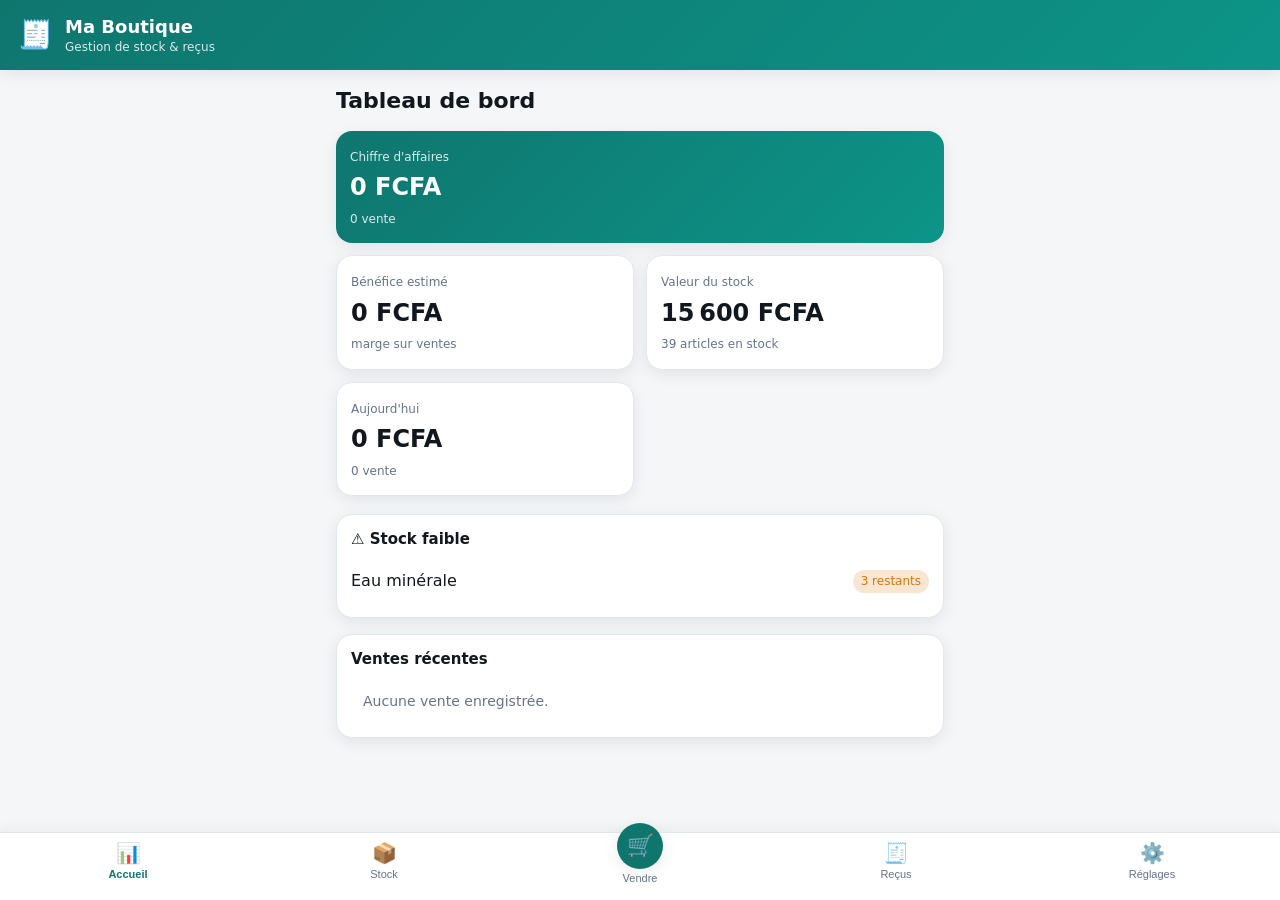
==== app/index.html @ b1ac9112 "Ajout de StockCaisse : app mobile PWA de gestion de stock, caisse et reçus App hors-ligne (localStor" ====
<!DOCTYPE html>
<html lang="fr">
<head>
  <meta charset="UTF-8" />
  <meta name="viewport" content="width=device-width, initial-scale=1.0, maximum-scale=1.0, user-scalable=no, viewport-fit=cover" />
  <meta name="description" content="Gérez votre stock et générez des reçus en un clin d'œil." />
  <meta name="theme-color" content="#0f766e" />
  <title>StockCaisse — Gestion & Reçus</title>
  <link rel="stylesheet" href="styles.css" />
  <link rel="manifest" href="manifest.webmanifest" />
  <link rel="icon" href="icon.svg" type="image/svg+xml" />
  <link rel="apple-touch-icon" href="icon.svg" />
</head>
<body>
  <!-- En-tête -->
  <header class="topbar">
    <div class="topbar__brand">
      <span class="topbar__logo" id="topLogo">🧾</span>
      <div>
        <strong id="topName">StockCaisse</strong>
        <small id="topSub">Gestion de stock &amp; reçus</small>
      </div>
    </div>
  </header>

  <main id="main">
    <!-- ===== ACCUEIL ===== -->
    <section class="view" id="view-accueil">
      <h1 class="view__title">Tableau de bord</h1>

      <div class="cards">
        <div class="card card--accent">
          <span class="card__label">Chiffre d'affaires</span>
          <strong class="card__value" id="statRevenue">—</strong>
          <small class="card__hint" id="statSales">0 vente</small>
        </div>
        <div class="card">
          <span class="card__label">Bénéfice estimé</span>
          <strong class="card__value" id="statProfit">—</strong>
          <small class="card__hint">marge sur ventes</small>
        </div>
        <div class="card">
          <span class="card__label">Valeur du stock</span>
          <strong class="card__value" id="statStockValue">—</strong>
          <small class="card__hint" id="statStockCount">0 article</small>
        </div>
        <div class="card">
          <span class="card__label">Aujourd'hui</span>
          <strong class="card__value" id="statToday">—</strong>
          <small class="card__hint" id="statTodayCount">0 vente</small>
        </div>
      </div>

      <div class="panel" id="lowStockPanel" hidden>
        <h2 class="panel__title">⚠️ Stock faible</h2>
        <ul class="minilist" id="lowStockList"></ul>
      </div>

      <div class="panel">
        <h2 class="panel__title">Ventes récentes</h2>
        <ul class="minilist" id="recentSales"></ul>
      </div>
    </section>

    <!-- ===== STOCK ===== -->
    <section class="view" id="view-stock" hidden>
      <h1 class="view__title">Stock</h1>
      <div class="searchbar">
        <input type="search" id="stockSearch" placeholder="Rechercher un produit…" />
        <button class="btn btn--primary" id="addProductBtn">+ Produit</button>
      </div>
      <ul class="products" id="productList"></ul>
      <p class="empty" id="stockEmpty" hidden>Aucun produit. Touchez « + Produit » pour commencer.</p>
    </section>

    <!-- ===== VENDRE ===== -->
    <section class="view" id="view-vendre" hidden>
      <h1 class="view__title">Nouvelle vente</h1>
      <div class="searchbar">
        <input type="search" id="saleSearch" placeholder="Ajouter un produit au panier…" />
      </div>
      <ul class="pickgrid" id="pickList"></ul>

      <div class="cart" id="cartBox">
        <h2 class="panel__title">Panier</h2>
        <ul class="cart__items" id="cartItems"></ul>
        <p class="empty" id="cartEmpty">Le panier est vide.</p>
        <div class="cart__total">
          <span>Total</span>
          <strong id="cartTotal">—</strong>
        </div>
        <input type="text" id="clientName" class="input" placeholder="Nom du client (facultatif)" />
        <button class="btn btn--primary btn--big" id="checkoutBtn" disabled>Encaisser &amp; générer le reçu</button>
      </div>
    </section>

    <!-- ===== REÇUS ===== -->
    <section class="view" id="view-recus" hidden>
      <h1 class="view__title">Reçus</h1>
      <ul class="receipts" id="receiptList"></ul>
      <p class="empty" id="receiptsEmpty" hidden>Aucun reçu pour l'instant.</p>
    </section>

    <!-- ===== RÉGLAGES ===== -->
    <section class="view" id="view-reglages" hidden>
      <h1 class="view__title">Réglages</h1>
      <div class="form">
        <label class="field">
          <span>Nom de l'entreprise</span>
          <input type="text" id="setBusiness" class="input" placeholder="Ma Boutique" />
        </label>
        <label class="field">
          <span>Téléphone</span>
          <input type="tel" id="setPhone" class="input" placeholder="+227 …" />
        </label>
        <label class="field">
          <span>Adresse</span>
          <input type="text" id="setAddress" class="input" placeholder="Ville, quartier…" />
        </label>
        <label class="field">
          <span>Devise</span>
          <select id="setCurrency" class="input">
            <option value="FCFA">FCFA (XOF)</option>
            <option value="€">Euro (€)</option>
            <option value="$">Dollar ($)</option>
            <option value="MAD">Dirham (MAD)</option>
            <option value="DZD">Dinar (DZD)</option>
          </select>
        </label>
        <button class="btn btn--primary" id="saveSettings">Enregistrer</button>
      </div>

      <div class="panel">
        <h2 class="panel__title">Données</h2>
        <div class="btn-row">
          <button class="btn btn--ghost" id="exportData">⬇️ Exporter (sauvegarde)</button>
          <button class="btn btn--ghost" id="importData">⬆️ Importer</button>
        </div>
        <button class="btn btn--danger" id="resetData">🗑️ Tout effacer</button>
        <input type="file" id="importFile" accept="application/json" hidden />
      </div>

      <p class="foot">StockCaisse — fonctionne hors-ligne · vos données restent sur votre téléphone.</p>
    </section>
  </main>

  <!-- Barre de navigation basse -->
  <nav class="tabbar" id="tabbar">
    <button class="tab is-active" data-view="accueil"><span>📊</span>Accueil</button>
    <button class="tab" data-view="stock"><span>📦</span>Stock</button>
    <button class="tab tab--main" data-view="vendre"><span>🛒</span>Vendre</button>
    <button class="tab" data-view="recus"><span>🧾</span>Reçus</button>
    <button class="tab" data-view="reglages"><span>⚙️</span>Réglages</button>
  </nav>

  <!-- Fenêtre modale produit -->
  <div class="modal" id="productModal" hidden>
    <div class="modal__box">
      <h2 class="modal__title" id="productModalTitle">Nouveau produit</h2>
      <form id="productForm" class="form">
        <input type="hidden" id="prodId" />
        <label class="field">
          <span>Nom du produit *</span>
          <input type="text" id="prodName" class="input" required placeholder="Ex. Savon" />
        </label>
        <div class="grid2">
          <label class="field">
            <span>Prix de vente *</span>
            <input type="number" id="prodPrice" class="input" min="0" step="any" required placeholder="0" inputmode="decimal" />
          </label>
          <label class="field">
            <span>Prix d'achat</span>
            <input type="number" id="prodCost" class="input" min="0" step="any" placeholder="0" inputmode="decimal" />
          </label>
        </div>
        <div class="grid2">
          <label class="field">
            <span>Quantité en stock *</span>
            <input type="number" id="prodQty" class="input" min="0" step="1" required placeholder="0" inputmode="numeric" />
          </label>
          <label class="field">
            <span>Alerte si ≤</span>
            <input type="number" id="prodThreshold" class="input" min="0" step="1" placeholder="5" inputmode="numeric" />
          </label>
        </div>
        <div class="btn-row">
          <button type="button" class="btn btn--ghost" id="cancelProduct">Annuler</button>
          <button type="submit" class="btn btn--primary">Enregistrer</button>
        </div>
        <button type="button" class="btn btn--danger" id="deleteProduct" hidden>Supprimer ce produit</button>
      </form>
    </div>
  </div>

  <!-- Fenêtre modale reçu -->
  <div class="modal" id="receiptModal" hidden>
    <div class="modal__box modal__box--receipt">
      <div class="receipt" id="receiptPaper"></div>
      <div class="btn-row no-print">
        <button class="btn btn--ghost" id="closeReceipt">Fermer</button>
        <button class="btn btn--ghost" id="shareReceipt">📤 Partager</button>
        <button class="btn btn--primary" id="printReceipt">🖨️ Imprimer</button>
      </div>
    </div>
  </div>

  <!-- Notifications -->
  <div class="toast" id="toast" hidden></div>

  <script src="app.js"></script>
</body>
</html>
---- app/styles.css ----
/* ===== StockCaisse — styles ===== */
:root {
  --accent: #0f766e;
  --accent-2: #0d9488;
  --accent-soft: #ccfbf1;
  --bg: #f4f6f8;
  --surface: #ffffff;
  --surface-2: #f0f2f5;
  --text: #10171e;
  --muted: #64748b;
  --border: #e2e8f0;
  --danger: #dc2626;
  --warn: #d97706;
  --ok: #16a34a;
  --shadow: 0 4px 16px rgba(15, 23, 42, 0.08);
  --radius: 16px;
  --tabbar-h: 68px;
}

@media (prefers-color-scheme: dark) {
  :root {
    --bg: #0b1220;
    --surface: #131c2b;
    --surface-2: #1b2637;
    --text: #e8eef5;
    --muted: #94a3b8;
    --border: #263346;
    --accent-soft: #134e4a;
    --shadow: 0 4px 18px rgba(0, 0, 0, 0.4);
  }
}

* { box-sizing: border-box; margin: 0; padding: 0; -webkit-tap-highlight-color: transparent; }

html, body {
  background: var(--bg);
  color: var(--text);
  font-family: system-ui, -apple-system, "Segoe UI", Roboto, sans-serif;
  font-size: 16px;
  line-height: 1.4;
  overscroll-behavior-y: contain;
}

body {
  padding-bottom: calc(var(--tabbar-h) + env(safe-area-inset-bottom, 0px));
  min-height: 100vh;
}

/* ===== Barre du haut ===== */
.topbar {
  position: sticky;
  top: 0;
  z-index: 20;
  background: linear-gradient(135deg, var(--accent), var(--accent-2));
  color: #fff;
  padding: calc(env(safe-area-inset-top, 0px) + 14px) 18px 14px;
  box-shadow: var(--shadow);
}
.topbar__brand { display: flex; align-items: center; gap: 12px; }
.topbar__logo { font-size: 28px; line-height: 1; }
.topbar__brand strong { display: block; font-size: 18px; }
.topbar__brand small { display: block; opacity: 0.85; font-size: 12px; }

/* ===== Vues ===== */
main { padding: 16px; max-width: 640px; margin: 0 auto; }
.view__title { font-size: 22px; margin-bottom: 14px; }

/* ===== Cartes du tableau de bord ===== */
.cards { display: grid; grid-template-columns: 1fr 1fr; gap: 12px; margin-bottom: 18px; }
.card {
  background: var(--surface);
  border: 1px solid var(--border);
  border-radius: var(--radius);
  padding: 14px;
  box-shadow: var(--shadow);
}
.card--accent { background: linear-gradient(135deg, var(--accent), var(--accent-2)); color: #fff; border: none; grid-column: span 2; }
.card__label { font-size: 12px; color: var(--muted); }
.card--accent .card__label { color: rgba(255,255,255,0.85); }
.card__value { display: block; font-size: 24px; margin: 4px 0 2px; }
.card__hint { font-size: 12px; color: var(--muted); }
.card--accent .card__hint { color: rgba(255,255,255,0.85); }

/* ===== Panneaux ===== */
.panel {
  background: var(--surface);
  border: 1px solid var(--border);
  border-radius: var(--radius);
  padding: 14px;
  margin-bottom: 16px;
  box-shadow: var(--shadow);
}
.panel__title { font-size: 15px; margin-bottom: 10px; }

.minilist { list-style: none; }
.minilist li {
  display: flex; justify-content: space-between; align-items: center;
  padding: 10px 0; border-bottom: 1px solid var(--border); gap: 10px;
}
.minilist li:last-child { border-bottom: none; }
.minilist .ml__main { display: flex; flex-direction: column; }
.minilist small { color: var(--muted); font-size: 12px; }
.badge { font-size: 12px; padding: 3px 8px; border-radius: 999px; background: var(--surface-2); color: var(--muted); }
.badge--warn { background: color-mix(in srgb, var(--warn) 18%, transparent); color: var(--warn); }
.badge--ok { background: color-mix(in srgb, var(--ok) 18%, transparent); color: var(--ok); }

/* ===== Recherche & boutons ===== */
.searchbar { display: flex; gap: 10px; margin-bottom: 14px; }
.searchbar input { flex: 1; }

.input, .searchbar input {
  width: 100%;
  padding: 12px 14px;
  border: 1px solid var(--border);
  border-radius: 12px;
  background: var(--surface);
  color: var(--text);
  font-size: 16px;
}
.input:focus, .searchbar input:focus { outline: 2px solid var(--accent); border-color: transparent; }

.btn {
  border: none; border-radius: 12px; padding: 12px 16px;
  font-size: 15px; font-weight: 600; cursor: pointer;
  background: var(--surface-2); color: var(--text); white-space: nowrap;
  transition: transform 0.05s ease, filter 0.15s ease;
}
.btn:active { transform: scale(0.97); }
.btn--primary { background: var(--accent); color: #fff; }
.btn--ghost { background: var(--surface-2); color: var(--text); border: 1px solid var(--border); }
.btn--danger { background: color-mix(in srgb, var(--danger) 12%, transparent); color: var(--danger); width: 100%; margin-top: 10px; }
.btn--big { width: 100%; padding: 15px; font-size: 16px; margin-top: 12px; }
.btn:disabled { opacity: 0.45; cursor: not-allowed; }
.btn-row { display: flex; gap: 10px; flex-wrap: wrap; }
.btn-row .btn { flex: 1; }

/* ===== Liste produits ===== */
.products, .receipts { list-style: none; display: flex; flex-direction: column; gap: 10px; }
.product {
  display: flex; align-items: center; justify-content: space-between; gap: 12px;
  background: var(--surface); border: 1px solid var(--border);
  border-radius: var(--radius); padding: 14px; box-shadow: var(--shadow); cursor: pointer;
}
.product__info { flex: 1; min-width: 0; }
.product__name { font-weight: 600; }
.product__meta { font-size: 13px; color: var(--muted); }
.product__qty { text-align: right; font-weight: 700; font-size: 16px; }
.product__qty small { display: block; font-weight: 400; font-size: 11px; color: var(--muted); }
.qty-low { color: var(--warn); }
.qty-out { color: var(--danger); }

/* ===== Vente : grille de sélection ===== */
.pickgrid { list-style: none; display: grid; grid-template-columns: 1fr 1fr; gap: 10px; margin-bottom: 18px; }
.pick {
  background: var(--surface); border: 1px solid var(--border); border-radius: 14px;
  padding: 12px; text-align: left; cursor: pointer; box-shadow: var(--shadow);
}
.pick:active { transform: scale(0.97); }
.pick[disabled] { opacity: 0.4; cursor: not-allowed; }
.pick__name { font-weight: 600; font-size: 14px; }
.pick__price { color: var(--accent-2); font-weight: 700; font-size: 14px; }
.pick__stock { font-size: 11px; color: var(--muted); }

/* ===== Panier ===== */
.cart { background: var(--surface); border: 1px solid var(--border); border-radius: var(--radius); padding: 16px; box-shadow: var(--shadow); }
.cart__items { list-style: none; }
.cart__item { display: flex; align-items: center; gap: 10px; padding: 10px 0; border-bottom: 1px solid var(--border); }
.cart__item:last-child { border-bottom: none; }
.cart__item-info { flex: 1; min-width: 0; }
.cart__item-name { font-weight: 600; font-size: 14px; }
.cart__item-sub { font-size: 12px; color: var(--muted); }
.stepper { display: flex; align-items: center; gap: 8px; }
.stepper button {
  width: 30px; height: 30px; border-radius: 8px; border: 1px solid var(--border);
  background: var(--surface-2); color: var(--text); font-size: 18px; cursor: pointer; line-height: 1;
}
.stepper span { min-width: 22px; text-align: center; font-weight: 600; }
.cart__total { display: flex; justify-content: space-between; align-items: center; padding: 14px 0 4px; font-size: 18px; }
.cart__total strong { font-size: 22px; color: var(--accent-2); }
#clientName { margin-top: 10px; }

/* ===== Reçus (liste) ===== */
.receipt-item {
  display: flex; justify-content: space-between; align-items: center; gap: 10px;
  background: var(--surface); border: 1px solid var(--border); border-radius: var(--radius);
  padding: 14px; box-shadow: var(--shadow); cursor: pointer;
}
.receipt-item__no { font-weight: 700; }
.receipt-item__date { font-size: 12px; color: var(--muted); }
.receipt-item__total { font-weight: 700; color: var(--accent-2); }

/* ===== Formulaire ===== */
.form { display: flex; flex-direction: column; gap: 14px; }
.field { display: flex; flex-direction: column; gap: 6px; }
.field span { font-size: 13px; color: var(--muted); }
.grid2 { display: grid; grid-template-columns: 1fr 1fr; gap: 12px; }

/* ===== Barre d'onglets ===== */
.tabbar {
  position: fixed; bottom: 0; left: 0; right: 0; z-index: 30;
  height: calc(var(--tabbar-h) + env(safe-area-inset-bottom, 0px));
  padding-bottom: env(safe-area-inset-bottom, 0px);
  display: flex; background: var(--surface); border-top: 1px solid var(--border);
  box-shadow: 0 -2px 14px rgba(0,0,0,0.06);
}
.tab {
  flex: 1; border: none; background: none; color: var(--muted);
  font-size: 11px; display: flex; flex-direction: column; align-items: center; gap: 3px;
  cursor: pointer; padding: 8px 0;
}
.tab span { font-size: 20px; }
.tab.is-active { color: var(--accent); font-weight: 600; }
.tab--main span {
  background: var(--accent); color: #fff; width: 46px; height: 46px; border-radius: 50%;
  display: flex; align-items: center; justify-content: center; margin-top: -18px;
  box-shadow: var(--shadow); font-size: 22px;
}
.tab--main.is-active span { background: var(--accent-2); }

/* ===== Modales ===== */
.modal {
  position: fixed; inset: 0; z-index: 40; display: flex; align-items: flex-end; justify-content: center;
  background: rgba(0,0,0,0.5); padding: 0;
}
[hidden] { display: none !important; }
.modal__box {
  background: var(--surface); width: 100%; max-width: 640px;
  border-radius: 20px 20px 0 0; padding: 20px 18px calc(20px + env(safe-area-inset-bottom, 0px));
  max-height: 92vh; overflow-y: auto; animation: slideUp 0.2s ease;
}
.modal__box--receipt { padding-top: 14px; }
.modal__title { font-size: 18px; margin-bottom: 16px; }
@keyframes slideUp { from { transform: translateY(100%); } to { transform: translateY(0); } }

/* ===== Reçu imprimable ===== */
.receipt {
  background: #fff; color: #111; border-radius: 12px; padding: 20px;
  font-family: "Courier New", monospace; font-size: 13px; border: 1px dashed #bbb; margin-bottom: 14px;
}
.receipt h3 { text-align: center; font-size: 18px; margin-bottom: 2px; }
.receipt .r-sub { text-align: center; font-size: 12px; color: #555; margin-bottom: 12px; }
.receipt .r-line { border-top: 1px dashed #999; margin: 10px 0; }
.receipt table { width: 100%; border-collapse: collapse; }
.receipt th { text-align: left; font-size: 11px; border-bottom: 1px solid #333; padding-bottom: 4px; }
.receipt td { padding: 4px 0; vertical-align: top; }
.receipt td.num, .receipt th.num { text-align: right; }
.receipt .r-total { display: flex; justify-content: space-between; font-size: 16px; font-weight: bold; margin-top: 8px; }
.receipt .r-foot { text-align: center; font-size: 11px; color: #555; margin-top: 14px; }

/* ===== Divers ===== */
.empty { text-align: center; color: var(--muted); padding: 24px 12px; font-size: 14px; }
.foot { text-align: center; color: var(--muted); font-size: 12px; margin-top: 20px; }
.toast {
  position: fixed; bottom: calc(var(--tabbar-h) + 16px); left: 50%; transform: translateX(-50%);
  background: var(--text); color: var(--bg); padding: 12px 18px; border-radius: 12px;
  font-size: 14px; z-index: 60; box-shadow: var(--shadow); max-width: 90%; text-align: center;
  animation: fadeIn 0.2s ease;
}
@keyframes fadeIn { from { opacity: 0; transform: translate(-50%, 8px); } to { opacity: 1; transform: translate(-50%, 0); } }

@media (min-width: 560px) {
  .cards { grid-template-columns: repeat(2, 1fr); }
  .pickgrid { grid-template-columns: repeat(3, 1fr); }
}

/* ===== Impression ===== */
@media print {
  body > *, .topbar, .tabbar, .modal__box .no-print { display: none !important; }
  .modal, .modal__box, .modal__box--receipt { position: static; display: block; background: #fff; padding: 0; max-height: none; box-shadow: none; }
  .receipt { border: none; margin: 0; }
  #receiptModal { display: block !important; }
}
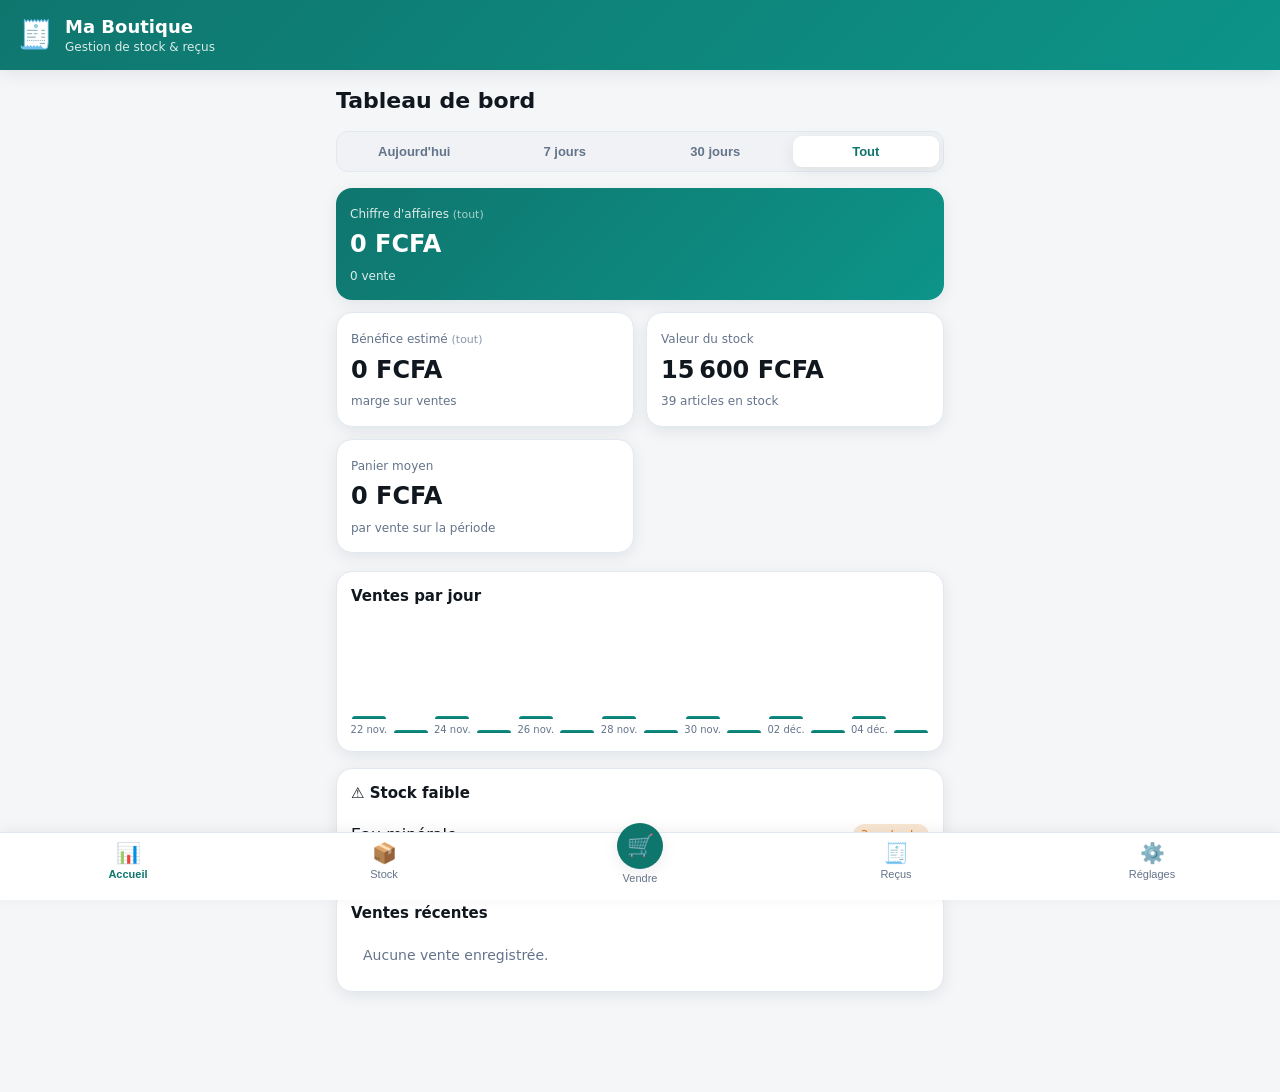
==== commit 299c7151: "Ajout des catégories de produits et des statistiques par période - Catégories de produits : champ + " ====
--- a/app/index.html
+++ b/app/index.html
@@ -28,14 +28,21 @@
     <section class="view" id="view-accueil">
       <h1 class="view__title">Tableau de bord</h1>
 
+      <div class="segmented" id="periodSelect" role="tablist">
+        <button class="seg" data-period="today">Aujourd'hui</button>
+        <button class="seg" data-period="week">7 jours</button>
+        <button class="seg" data-period="month">30 jours</button>
+        <button class="seg is-active" data-period="all">Tout</button>
+      </div>
+
       <div class="cards">
         <div class="card card--accent">
-          <span class="card__label">Chiffre d'affaires</span>
+          <span class="card__label">Chiffre d'affaires <em id="periodLabelA">(tout)</em></span>
           <strong class="card__value" id="statRevenue">—</strong>
           <small class="card__hint" id="statSales">0 vente</small>
         </div>
         <div class="card">
-          <span class="card__label">Bénéfice estimé</span>
+          <span class="card__label">Bénéfice estimé <em id="periodLabelB">(tout)</em></span>
           <strong class="card__value" id="statProfit">—</strong>
           <small class="card__hint">marge sur ventes</small>
         </div>
@@ -45,10 +52,15 @@
           <small class="card__hint" id="statStockCount">0 article</small>
         </div>
         <div class="card">
-          <span class="card__label">Aujourd'hui</span>
-          <strong class="card__value" id="statToday">—</strong>
-          <small class="card__hint" id="statTodayCount">0 vente</small>
-        </div>
+          <span class="card__label">Panier moyen</span>
+          <strong class="card__value" id="statAvg">—</strong>
+          <small class="card__hint">par vente sur la période</small>
+        </div>
+      </div>
+
+      <div class="panel" id="chartPanel">
+        <h2 class="panel__title">Ventes par jour</h2>
+        <div class="chart" id="salesChart"></div>
       </div>
 
       <div class="panel" id="lowStockPanel" hidden>
@@ -69,6 +81,7 @@
         <input type="search" id="stockSearch" placeholder="Rechercher un produit…" />
         <button class="btn btn--primary" id="addProductBtn">+ Produit</button>
       </div>
+      <div class="chips" id="stockChips"></div>
       <ul class="products" id="productList"></ul>
       <p class="empty" id="stockEmpty" hidden>Aucun produit. Touchez « + Produit » pour commencer.</p>
     </section>
@@ -163,6 +176,11 @@
           <span>Nom du produit *</span>
           <input type="text" id="prodName" class="input" required placeholder="Ex. Savon" />
         </label>
+        <label class="field">
+          <span>Catégorie</span>
+          <input type="text" id="prodCategory" class="input" list="categoryList" placeholder="Ex. Hygiène, Boissons…" />
+          <datalist id="categoryList"></datalist>
+        </label>
         <div class="grid2">
           <label class="field">
             <span>Prix de vente *</span>
--- a/app/styles.css
+++ b/app/styles.css
@@ -81,6 +81,37 @@
 .card__hint { font-size: 12px; color: var(--muted); }
 .card--accent .card__hint { color: rgba(255,255,255,0.85); }
 
+/* ===== Sélecteur de période (segmented) ===== */
+.segmented {
+  display: flex; gap: 4px; background: var(--surface-2); border: 1px solid var(--border);
+  border-radius: 12px; padding: 4px; margin-bottom: 16px;
+}
+.seg {
+  flex: 1; border: none; background: none; color: var(--muted); font-size: 13px; font-weight: 600;
+  padding: 8px 4px; border-radius: 9px; cursor: pointer;
+}
+.seg.is-active { background: var(--surface); color: var(--accent); box-shadow: var(--shadow); }
+.card__label em { font-style: normal; opacity: 0.75; font-size: 11px; }
+
+/* ===== Puces de catégorie ===== */
+.chips { display: flex; gap: 8px; overflow-x: auto; padding-bottom: 4px; margin-bottom: 14px; -webkit-overflow-scrolling: touch; }
+.chip {
+  border: 1px solid var(--border); background: var(--surface); color: var(--muted);
+  padding: 7px 14px; border-radius: 999px; font-size: 13px; font-weight: 600; white-space: nowrap; cursor: pointer;
+}
+.chip.is-active { background: var(--accent); color: #fff; border-color: var(--accent); }
+.chips:empty { display: none; }
+
+/* ===== Mini graphique ===== */
+.chart { display: flex; align-items: flex-end; gap: 6px; height: 120px; padding-top: 8px; }
+.chart__bar { flex: 1; display: flex; flex-direction: column; align-items: center; gap: 4px; min-width: 0; }
+.chart__fill {
+  width: 100%; max-width: 34px; background: linear-gradient(180deg, var(--accent-2), var(--accent));
+  border-radius: 6px 6px 0 0; min-height: 3px; transition: height 0.3s ease;
+}
+.chart__label { font-size: 10px; color: var(--muted); white-space: nowrap; }
+.chart__val { font-size: 9px; color: var(--muted); }
+
 /* ===== Panneaux ===== */
 .panel {
   background: var(--surface);
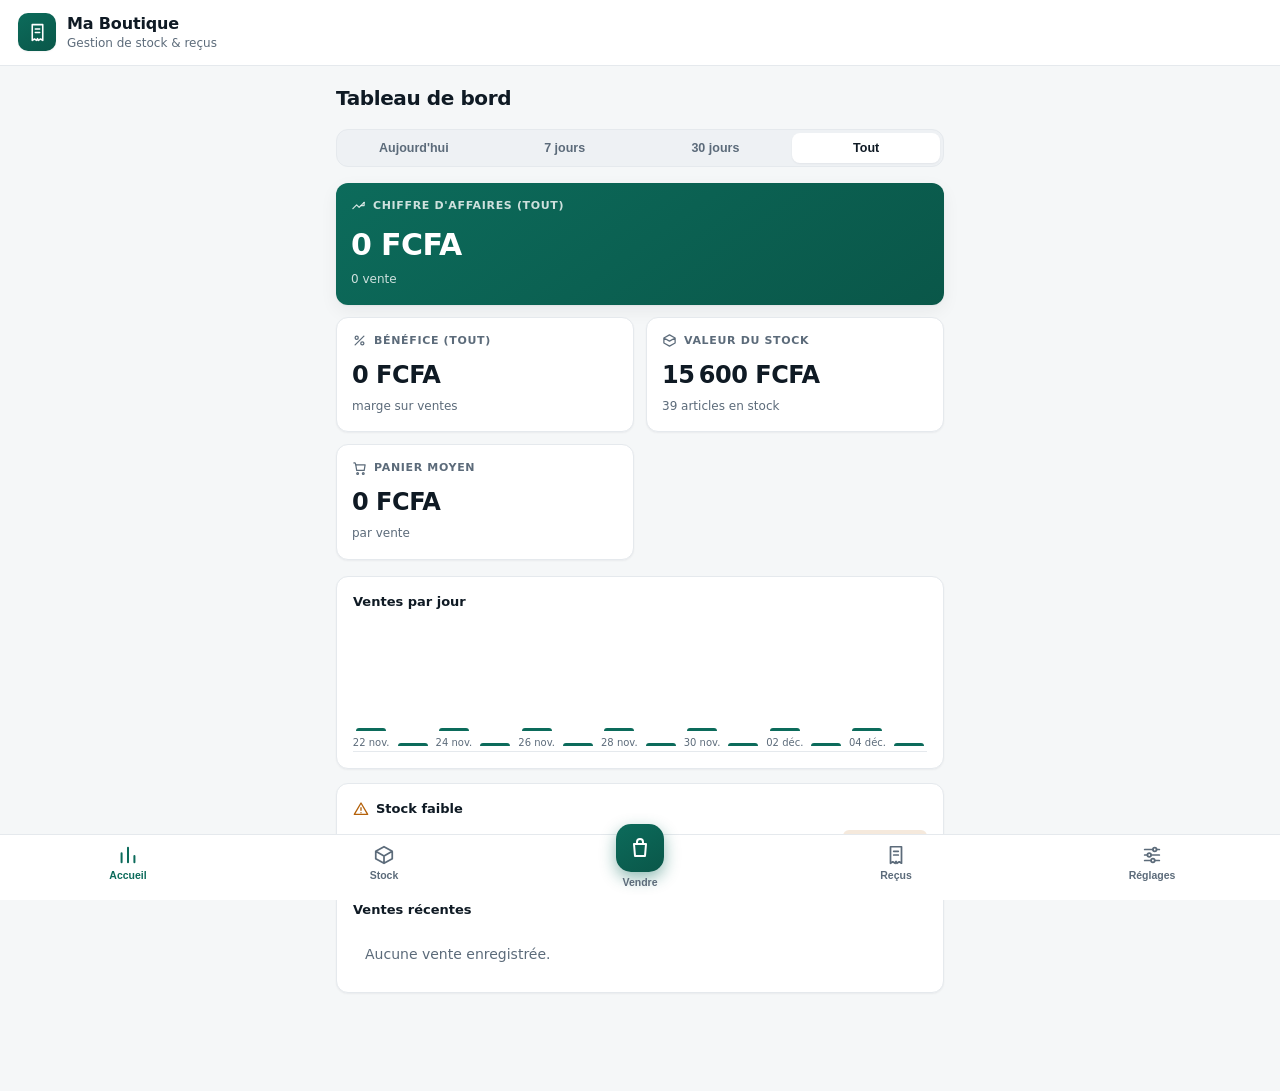
==== commit c0c1b54c: "Refonte visuelle professionnelle + moyen de paiement Design : - Icônes au trait cohérentes (fini les" ====
--- a/app/index.html
+++ b/app/index.html
@@ -3,8 +3,8 @@
 <head>
   <meta charset="UTF-8" />
   <meta name="viewport" content="width=device-width, initial-scale=1.0, maximum-scale=1.0, user-scalable=no, viewport-fit=cover" />
-  <meta name="description" content="Gérez votre stock et générez des reçus en un clin d'œil." />
-  <meta name="theme-color" content="#0f766e" />
+  <meta name="description" content="Gérez votre stock, encaissez vos ventes et générez des reçus." />
+  <meta name="theme-color" content="#0c6b5b" />
   <title>StockCaisse — Gestion & Reçus</title>
   <link rel="stylesheet" href="styles.css" />
   <link rel="manifest" href="manifest.webmanifest" />
@@ -12,10 +12,11 @@
   <link rel="apple-touch-icon" href="icon.svg" />
 </head>
 <body>
-  <!-- En-tête -->
   <header class="topbar">
     <div class="topbar__brand">
-      <span class="topbar__logo" id="topLogo">🧾</span>
+      <span class="topbar__logo">
+        <svg viewBox="0 0 24 24" fill="none" stroke="currentColor" stroke-width="1.8" stroke-linecap="round" stroke-linejoin="round"><path d="M6 3h12v18l-2.5-1.6L13 21l-1-2-1 2-2.5-1.6L6 21V3z"/><path d="M9.5 8h5M9.5 12h5"/></svg>
+      </span>
       <div>
         <strong id="topName">StockCaisse</strong>
         <small id="topSub">Gestion de stock &amp; reçus</small>
@@ -37,24 +38,36 @@
 
       <div class="cards">
         <div class="card card--accent">
-          <span class="card__label">Chiffre d'affaires <em id="periodLabelA">(tout)</em></span>
-          <strong class="card__value" id="statRevenue">—</strong>
+          <div class="card__head">
+            <svg viewBox="0 0 24 24" fill="none" stroke="currentColor" stroke-width="2" stroke-linecap="round" stroke-linejoin="round"><path d="M3 17l6-6 4 4 8-8"/><path d="M21 7v5h-5"/></svg>
+            <span class="label">Chiffre d'affaires <span id="periodLabelA">(tout)</span></span>
+          </div>
+          <strong class="card__value num" id="statRevenue">—</strong>
           <small class="card__hint" id="statSales">0 vente</small>
         </div>
         <div class="card">
-          <span class="card__label">Bénéfice estimé <em id="periodLabelB">(tout)</em></span>
-          <strong class="card__value" id="statProfit">—</strong>
+          <div class="card__head">
+            <svg viewBox="0 0 24 24" fill="none" stroke="currentColor" stroke-width="2" stroke-linecap="round" stroke-linejoin="round"><path d="M19 5L5 19"/><circle cx="7.5" cy="7.5" r="2.5"/><circle cx="16.5" cy="16.5" r="2.5"/></svg>
+            <span class="label">Bénéfice <span id="periodLabelB">(tout)</span></span>
+          </div>
+          <strong class="card__value num" id="statProfit">—</strong>
           <small class="card__hint">marge sur ventes</small>
         </div>
         <div class="card">
-          <span class="card__label">Valeur du stock</span>
-          <strong class="card__value" id="statStockValue">—</strong>
+          <div class="card__head">
+            <svg viewBox="0 0 24 24" fill="none" stroke="currentColor" stroke-width="2" stroke-linecap="round" stroke-linejoin="round"><path d="M21 8l-9-5-9 5 9 5 9-5zM3 8v8l9 5 9-5V8"/></svg>
+            <span class="label">Valeur du stock</span>
+          </div>
+          <strong class="card__value num" id="statStockValue">—</strong>
           <small class="card__hint" id="statStockCount">0 article</small>
         </div>
         <div class="card">
-          <span class="card__label">Panier moyen</span>
-          <strong class="card__value" id="statAvg">—</strong>
-          <small class="card__hint">par vente sur la période</small>
+          <div class="card__head">
+            <svg viewBox="0 0 24 24" fill="none" stroke="currentColor" stroke-width="2" stroke-linecap="round" stroke-linejoin="round"><path d="M6 6h15l-1.5 9h-12z"/><circle cx="9" cy="20" r="1.4"/><circle cx="18" cy="20" r="1.4"/><path d="M6 6L5 3H3"/></svg>
+            <span class="label">Panier moyen</span>
+          </div>
+          <strong class="card__value num" id="statAvg">—</strong>
+          <small class="card__hint">par vente</small>
         </div>
       </div>
 
@@ -63,8 +76,16 @@
         <div class="chart" id="salesChart"></div>
       </div>
 
+      <div class="panel" id="payPanel" hidden>
+        <h2 class="panel__title">Encaissements par moyen</h2>
+        <ul class="minilist" id="payBreakdown"></ul>
+      </div>
+
       <div class="panel" id="lowStockPanel" hidden>
-        <h2 class="panel__title">⚠️ Stock faible</h2>
+        <h2 class="panel__title is-warn">
+          <svg viewBox="0 0 24 24" fill="none" stroke="currentColor" stroke-width="2" stroke-linecap="round" stroke-linejoin="round"><path d="M12 3L2 20h20L12 3z"/><path d="M12 10v4M12 17.5v.1"/></svg>
+          Stock faible
+        </h2>
         <ul class="minilist" id="lowStockList"></ul>
       </div>
 
@@ -79,11 +100,14 @@
       <h1 class="view__title">Stock</h1>
       <div class="searchbar">
         <input type="search" id="stockSearch" placeholder="Rechercher un produit…" />
-        <button class="btn btn--primary" id="addProductBtn">+ Produit</button>
+        <button class="btn btn--primary" id="addProductBtn">
+          <svg viewBox="0 0 24 24" fill="none" stroke="currentColor" stroke-width="2.2" stroke-linecap="round" stroke-linejoin="round"><path d="M12 5v14M5 12h14"/></svg>
+          Produit
+        </button>
       </div>
       <div class="chips" id="stockChips"></div>
       <ul class="products" id="productList"></ul>
-      <p class="empty" id="stockEmpty" hidden>Aucun produit. Touchez « + Produit » pour commencer.</p>
+      <p class="empty" id="stockEmpty" hidden>Aucun produit pour l'instant.<br>Touchez « Produit » pour en ajouter un.</p>
     </section>
 
     <!-- ===== VENDRE ===== -->
@@ -100,8 +124,14 @@
         <p class="empty" id="cartEmpty">Le panier est vide.</p>
         <div class="cart__total">
           <span>Total</span>
-          <strong id="cartTotal">—</strong>
-        </div>
+          <strong class="num" id="cartTotal">—</strong>
+        </div>
+
+        <div class="pay">
+          <span class="label">Moyen de paiement</span>
+          <div class="pay__grid" id="payGrid"></div>
+        </div>
+
         <input type="text" id="clientName" class="input" placeholder="Nom du client (facultatif)" />
         <button class="btn btn--primary btn--big" id="checkoutBtn" disabled>Encaisser &amp; générer le reçu</button>
       </div>
@@ -146,24 +176,50 @@
       <div class="panel">
         <h2 class="panel__title">Données</h2>
         <div class="btn-row">
-          <button class="btn btn--ghost" id="exportData">⬇️ Exporter (sauvegarde)</button>
-          <button class="btn btn--ghost" id="importData">⬆️ Importer</button>
-        </div>
-        <button class="btn btn--danger" id="resetData">🗑️ Tout effacer</button>
+          <button class="btn btn--ghost" id="exportData">
+            <svg viewBox="0 0 24 24" fill="none" stroke="currentColor" stroke-width="2" stroke-linecap="round" stroke-linejoin="round"><path d="M12 3v12M7 10l5 5 5-5M4 21h16"/></svg>
+            Exporter
+          </button>
+          <button class="btn btn--ghost" id="importData">
+            <svg viewBox="0 0 24 24" fill="none" stroke="currentColor" stroke-width="2" stroke-linecap="round" stroke-linejoin="round"><path d="M12 15V3M7 8l5-5 5 5M4 21h16"/></svg>
+            Importer
+          </button>
+        </div>
+        <button class="btn btn--danger" id="resetData">
+          <svg viewBox="0 0 24 24" fill="none" stroke="currentColor" stroke-width="2" stroke-linecap="round" stroke-linejoin="round"><path d="M4 7h16M9 7V4h6v3M6 7l1 13h10l1-13"/></svg>
+          Tout effacer
+        </button>
         <input type="file" id="importFile" accept="application/json" hidden />
       </div>
 
-      <p class="foot">StockCaisse — fonctionne hors-ligne · vos données restent sur votre téléphone.</p>
+      <p class="foot">StockCaisse fonctionne hors-ligne.<br>Vos données restent sur votre appareil.</p>
     </section>
   </main>
 
   <!-- Barre de navigation basse -->
   <nav class="tabbar" id="tabbar">
-    <button class="tab is-active" data-view="accueil"><span>📊</span>Accueil</button>
-    <button class="tab" data-view="stock"><span>📦</span>Stock</button>
-    <button class="tab tab--main" data-view="vendre"><span>🛒</span>Vendre</button>
-    <button class="tab" data-view="recus"><span>🧾</span>Reçus</button>
-    <button class="tab" data-view="reglages"><span>⚙️</span>Réglages</button>
+    <button class="tab is-active" data-view="accueil">
+      <svg viewBox="0 0 24 24" fill="none" stroke="currentColor" stroke-linecap="round" stroke-linejoin="round"><path d="M5 20V10M12 20V4M19 20v-7"/></svg>
+      <span>Accueil</span>
+    </button>
+    <button class="tab" data-view="stock">
+      <svg viewBox="0 0 24 24" fill="none" stroke="currentColor" stroke-linecap="round" stroke-linejoin="round"><path d="M21 8l-9-5-9 5 9 5 9-5zM3 8v8l9 5 9-5V8M12 13v8"/></svg>
+      <span>Stock</span>
+    </button>
+    <button class="tab tab--main" data-view="vendre">
+      <span class="tab__ic">
+        <svg viewBox="0 0 24 24" fill="none" stroke="currentColor" stroke-linecap="round" stroke-linejoin="round"><path d="M6 8h12l-1 12H7L6 8zM9 8V6a3 3 0 0 1 6 0v2"/></svg>
+      </span>
+      <span>Vendre</span>
+    </button>
+    <button class="tab" data-view="recus">
+      <svg viewBox="0 0 24 24" fill="none" stroke="currentColor" stroke-linecap="round" stroke-linejoin="round"><path d="M6 3h12v18l-2.5-1.6L13 21l-1-2-1 2-2.5-1.6L6 21V3z"/><path d="M9.5 8h5M9.5 12h5"/></svg>
+      <span>Reçus</span>
+    </button>
+    <button class="tab" data-view="reglages">
+      <svg viewBox="0 0 24 24" fill="none" stroke="currentColor" stroke-linecap="round" stroke-linejoin="round"><path d="M4 6h9M17 6h3M4 12h3M11 12h9M4 18h7M15 18h5"/><circle cx="15" cy="6" r="2"/><circle cx="9" cy="12" r="2"/><circle cx="13" cy="18" r="2"/></svg>
+      <span>Réglages</span>
+    </button>
   </nav>
 
   <!-- Fenêtre modale produit -->
@@ -216,8 +272,14 @@
       <div class="receipt" id="receiptPaper"></div>
       <div class="btn-row no-print">
         <button class="btn btn--ghost" id="closeReceipt">Fermer</button>
-        <button class="btn btn--ghost" id="shareReceipt">📤 Partager</button>
-        <button class="btn btn--primary" id="printReceipt">🖨️ Imprimer</button>
+        <button class="btn btn--ghost" id="shareReceipt">
+          <svg viewBox="0 0 24 24" fill="none" stroke="currentColor" stroke-width="2" stroke-linecap="round" stroke-linejoin="round"><circle cx="18" cy="5" r="2.5"/><circle cx="6" cy="12" r="2.5"/><circle cx="18" cy="19" r="2.5"/><path d="M8.2 10.8l7.6-4.6M8.2 13.2l7.6 4.6"/></svg>
+          Partager
+        </button>
+        <button class="btn btn--primary" id="printReceipt">
+          <svg viewBox="0 0 24 24" fill="none" stroke="currentColor" stroke-width="2" stroke-linecap="round" stroke-linejoin="round"><path d="M6 9V3h12v6M6 18H4v-6h16v6h-2M8 14h8v7H8z"/></svg>
+          Imprimer
+        </button>
       </div>
     </div>
   </div>
--- a/app/styles.css
+++ b/app/styles.css
@@ -1,229 +1,253 @@
-/* ===== StockCaisse — styles ===== */
+/* ===== StockCaisse — habillage professionnel ===== */
 :root {
-  --accent: #0f766e;
-  --accent-2: #0d9488;
-  --accent-soft: #ccfbf1;
-  --bg: #f4f6f8;
+  --bg: #f5f7f8;
   --surface: #ffffff;
-  --surface-2: #f0f2f5;
-  --text: #10171e;
-  --muted: #64748b;
-  --border: #e2e8f0;
-  --danger: #dc2626;
-  --warn: #d97706;
-  --ok: #16a34a;
-  --shadow: 0 4px 16px rgba(15, 23, 42, 0.08);
-  --radius: 16px;
-  --tabbar-h: 68px;
+  --surface-2: #eef1f4;
+  --ink: #0f1a24;
+  --muted: #5c6b7a;
+  --line: #e5e9ed;
+  --brand: #0c6b5b;
+  --brand-2: #0a5749;
+  --brand-tint: #e7f2ef;
+  --pos: #127a4a;
+  --warn: #b4610a;
+  --neg: #c02626;
+  --shadow-sm: 0 1px 2px rgba(16, 24, 32, 0.05);
+  --shadow: 0 1px 2px rgba(16, 24, 32, 0.04), 0 6px 18px rgba(16, 24, 32, 0.06);
+  --r: 12px;
+  --r-sm: 9px;
+  --r-lg: 16px;
+  --tabbar-h: 66px;
 }
 
 @media (prefers-color-scheme: dark) {
   :root {
-    --bg: #0b1220;
-    --surface: #131c2b;
-    --surface-2: #1b2637;
-    --text: #e8eef5;
-    --muted: #94a3b8;
-    --border: #263346;
-    --accent-soft: #134e4a;
-    --shadow: 0 4px 18px rgba(0, 0, 0, 0.4);
+    --bg: #0b1117; --surface: #141d26; --surface-2: #1c2733; --ink: #e9eef4;
+    --muted: #8ba0b2; --line: #26313d; --brand: #12a08c; --brand-2: #0c7d6d;
+    --brand-tint: #123029; --pos: #2fbd77; --warn: #e0871f; --neg: #ef6b6b;
+    --shadow-sm: 0 1px 2px rgba(0, 0, 0, 0.3);
+    --shadow: 0 1px 2px rgba(0, 0, 0, 0.3), 0 6px 20px rgba(0, 0, 0, 0.35);
   }
+}
+:root[data-theme="dark"] {
+  --bg: #0b1117; --surface: #141d26; --surface-2: #1c2733; --ink: #e9eef4;
+  --muted: #8ba0b2; --line: #26313d; --brand: #12a08c; --brand-2: #0c7d6d;
+  --brand-tint: #123029; --pos: #2fbd77; --warn: #e0871f; --neg: #ef6b6b;
+  --shadow-sm: 0 1px 2px rgba(0, 0, 0, 0.3);
+  --shadow: 0 1px 2px rgba(0, 0, 0, 0.3), 0 6px 20px rgba(0, 0, 0, 0.35);
+}
+:root[data-theme="light"] {
+  --bg: #f5f7f8; --surface: #ffffff; --surface-2: #eef1f4; --ink: #0f1a24;
+  --muted: #5c6b7a; --line: #e5e9ed; --brand: #0c6b5b; --brand-2: #0a5749;
+  --brand-tint: #e7f2ef; --pos: #127a4a; --warn: #b4610a; --neg: #c02626;
+  --shadow-sm: 0 1px 2px rgba(16, 24, 32, 0.05);
+  --shadow: 0 1px 2px rgba(16, 24, 32, 0.04), 0 6px 18px rgba(16, 24, 32, 0.06);
 }
 
 * { box-sizing: border-box; margin: 0; padding: 0; -webkit-tap-highlight-color: transparent; }
 
 html, body {
   background: var(--bg);
-  color: var(--text);
-  font-family: system-ui, -apple-system, "Segoe UI", Roboto, sans-serif;
-  font-size: 16px;
-  line-height: 1.4;
+  color: var(--ink);
+  font-family: "Inter", system-ui, -apple-system, "Segoe UI", Roboto, "Helvetica Neue", Arial, sans-serif;
+  font-size: 15px;
+  line-height: 1.45;
+  -webkit-font-smoothing: antialiased;
+  text-rendering: optimizeLegibility;
   overscroll-behavior-y: contain;
 }
-
-body {
-  padding-bottom: calc(var(--tabbar-h) + env(safe-area-inset-bottom, 0px));
-  min-height: 100vh;
-}
+body { padding-bottom: calc(var(--tabbar-h) + env(safe-area-inset-bottom, 0px)); min-height: 100vh; }
+
+.num { font-variant-numeric: tabular-nums; font-feature-settings: "tnum" 1; }
+svg { display: block; }
 
 /* ===== Barre du haut ===== */
 .topbar {
-  position: sticky;
-  top: 0;
-  z-index: 20;
-  background: linear-gradient(135deg, var(--accent), var(--accent-2));
-  color: #fff;
-  padding: calc(env(safe-area-inset-top, 0px) + 14px) 18px 14px;
+  position: sticky; top: 0; z-index: 20;
+  background: var(--surface); border-bottom: 1px solid var(--line);
+  padding: calc(env(safe-area-inset-top, 0px) + 12px) 18px 12px;
+}
+.topbar__brand { display: flex; align-items: center; gap: 11px; }
+.topbar__logo {
+  width: 38px; height: 38px; border-radius: 10px; flex-shrink: 0;
+  background: linear-gradient(150deg, var(--brand), var(--brand-2));
+  display: flex; align-items: center; justify-content: center; color: #fff;
+  box-shadow: var(--shadow-sm);
+}
+.topbar__logo svg { width: 21px; height: 21px; }
+.topbar__brand strong { display: block; font-size: 16px; font-weight: 650; letter-spacing: -0.01em; }
+.topbar__brand small { display: block; color: var(--muted); font-size: 12px; }
+
+/* ===== Vues ===== */
+main { padding: 18px 16px; max-width: 640px; margin: 0 auto; }
+.view__title { font-size: 20px; font-weight: 650; letter-spacing: -0.02em; margin-bottom: 16px; }
+
+.label {
+  font-size: 11px; font-weight: 600; letter-spacing: 0.06em; text-transform: uppercase; color: var(--muted);
+}
+
+/* ===== Cartes du tableau de bord ===== */
+.cards { display: grid; grid-template-columns: 1fr 1fr; gap: 12px; margin-bottom: 16px; }
+.card {
+  background: var(--surface); border: 1px solid var(--line); border-radius: var(--r);
+  padding: 15px; box-shadow: var(--shadow-sm);
+}
+.card__head { display: flex; align-items: center; gap: 7px; margin-bottom: 9px; }
+.card__head svg { width: 15px; height: 15px; color: var(--muted); }
+.card--accent {
+  grid-column: span 2; border: none; color: #fff;
+  background: linear-gradient(145deg, var(--brand), var(--brand-2));
   box-shadow: var(--shadow);
 }
-.topbar__brand { display: flex; align-items: center; gap: 12px; }
-.topbar__logo { font-size: 28px; line-height: 1; }
-.topbar__brand strong { display: block; font-size: 18px; }
-.topbar__brand small { display: block; opacity: 0.85; font-size: 12px; }
-
-/* ===== Vues ===== */
-main { padding: 16px; max-width: 640px; margin: 0 auto; }
-.view__title { font-size: 22px; margin-bottom: 14px; }
-
-/* ===== Cartes du tableau de bord ===== */
-.cards { display: grid; grid-template-columns: 1fr 1fr; gap: 12px; margin-bottom: 18px; }
-.card {
-  background: var(--surface);
-  border: 1px solid var(--border);
-  border-radius: var(--radius);
-  padding: 14px;
-  box-shadow: var(--shadow);
-}
-.card--accent { background: linear-gradient(135deg, var(--accent), var(--accent-2)); color: #fff; border: none; grid-column: span 2; }
-.card__label { font-size: 12px; color: var(--muted); }
-.card--accent .card__label { color: rgba(255,255,255,0.85); }
-.card__value { display: block; font-size: 24px; margin: 4px 0 2px; }
+.card--accent .label, .card--accent .card__head svg { color: rgba(255, 255, 255, 0.8); }
+.card__value { display: block; font-size: 24px; font-weight: 700; letter-spacing: -0.02em; margin: 2px 0; }
+.card--accent .card__value { font-size: 30px; }
 .card__hint { font-size: 12px; color: var(--muted); }
-.card--accent .card__hint { color: rgba(255,255,255,0.85); }
-
-/* ===== Sélecteur de période (segmented) ===== */
+.card--accent .card__hint { color: rgba(255, 255, 255, 0.8); }
+
+/* ===== Sélecteur de période ===== */
 .segmented {
-  display: flex; gap: 4px; background: var(--surface-2); border: 1px solid var(--border);
-  border-radius: 12px; padding: 4px; margin-bottom: 16px;
+  display: flex; gap: 3px; background: var(--surface-2); border: 1px solid var(--line);
+  border-radius: var(--r); padding: 3px; margin-bottom: 16px;
 }
 .seg {
-  flex: 1; border: none; background: none; color: var(--muted); font-size: 13px; font-weight: 600;
-  padding: 8px 4px; border-radius: 9px; cursor: pointer;
-}
-.seg.is-active { background: var(--surface); color: var(--accent); box-shadow: var(--shadow); }
-.card__label em { font-style: normal; opacity: 0.75; font-size: 11px; }
+  flex: 1; border: none; background: none; color: var(--muted);
+  font-size: 12.5px; font-weight: 600; padding: 8px 4px; border-radius: 8px; cursor: pointer;
+  transition: color 0.12s ease;
+}
+.seg.is-active { background: var(--surface); color: var(--ink); box-shadow: var(--shadow-sm); }
 
 /* ===== Puces de catégorie ===== */
 .chips { display: flex; gap: 8px; overflow-x: auto; padding-bottom: 4px; margin-bottom: 14px; -webkit-overflow-scrolling: touch; }
 .chip {
-  border: 1px solid var(--border); background: var(--surface); color: var(--muted);
-  padding: 7px 14px; border-radius: 999px; font-size: 13px; font-weight: 600; white-space: nowrap; cursor: pointer;
-}
-.chip.is-active { background: var(--accent); color: #fff; border-color: var(--accent); }
+  border: 1px solid var(--line); background: var(--surface); color: var(--muted);
+  padding: 7px 14px; border-radius: 999px; font-size: 13px; font-weight: 550; white-space: nowrap; cursor: pointer;
+  transition: all 0.12s ease;
+}
+.chip.is-active { background: var(--ink); color: var(--surface); border-color: var(--ink); }
 .chips:empty { display: none; }
 
-/* ===== Mini graphique ===== */
-.chart { display: flex; align-items: flex-end; gap: 6px; height: 120px; padding-top: 8px; }
-.chart__bar { flex: 1; display: flex; flex-direction: column; align-items: center; gap: 4px; min-width: 0; }
-.chart__fill {
-  width: 100%; max-width: 34px; background: linear-gradient(180deg, var(--accent-2), var(--accent));
-  border-radius: 6px 6px 0 0; min-height: 3px; transition: height 0.3s ease;
-}
+/* ===== Graphique ===== */
+.chart { position: relative; display: flex; align-items: flex-end; gap: 5px; height: 128px; padding-top: 14px; border-bottom: 1px solid var(--line); }
+.chart__bar { flex: 1; display: flex; flex-direction: column; align-items: center; gap: 5px; min-width: 0; height: 100%; justify-content: flex-end; }
+.chart__fill { width: 100%; max-width: 30px; background: var(--brand); border-radius: 5px 5px 0 0; min-height: 3px; transition: height 0.35s cubic-bezier(0.2, 0.7, 0.2, 1); }
+.chart__bar:hover .chart__fill { background: var(--brand-2); }
 .chart__label { font-size: 10px; color: var(--muted); white-space: nowrap; }
-.chart__val { font-size: 9px; color: var(--muted); }
+.chart__val { font-size: 9.5px; color: var(--muted); font-variant-numeric: tabular-nums; min-height: 12px; }
 
 /* ===== Panneaux ===== */
-.panel {
-  background: var(--surface);
-  border: 1px solid var(--border);
-  border-radius: var(--radius);
-  padding: 14px;
-  margin-bottom: 16px;
-  box-shadow: var(--shadow);
-}
-.panel__title { font-size: 15px; margin-bottom: 10px; }
+.panel { background: var(--surface); border: 1px solid var(--line); border-radius: var(--r); padding: 16px; margin-bottom: 14px; box-shadow: var(--shadow-sm); }
+.panel__title { font-size: 13px; font-weight: 650; margin-bottom: 12px; display: flex; align-items: center; gap: 7px; }
+.panel__title svg { width: 16px; height: 16px; color: var(--muted); }
+.panel__title.is-warn svg { color: var(--warn); }
 
 .minilist { list-style: none; }
-.minilist li {
-  display: flex; justify-content: space-between; align-items: center;
-  padding: 10px 0; border-bottom: 1px solid var(--border); gap: 10px;
-}
-.minilist li:last-child { border-bottom: none; }
-.minilist .ml__main { display: flex; flex-direction: column; }
+.minilist li { display: flex; justify-content: space-between; align-items: center; padding: 11px 0; border-bottom: 1px solid var(--line); gap: 10px; }
+.minilist li:first-child { padding-top: 0; }
+.minilist li:last-child { border-bottom: none; padding-bottom: 0; }
+.minilist .ml__main { display: flex; flex-direction: column; gap: 1px; }
+.minilist .ml__main span { font-weight: 550; font-size: 14px; }
 .minilist small { color: var(--muted); font-size: 12px; }
-.badge { font-size: 12px; padding: 3px 8px; border-radius: 999px; background: var(--surface-2); color: var(--muted); }
-.badge--warn { background: color-mix(in srgb, var(--warn) 18%, transparent); color: var(--warn); }
-.badge--ok { background: color-mix(in srgb, var(--ok) 18%, transparent); color: var(--ok); }
-
-/* ===== Recherche & boutons ===== */
+
+.badge { font-size: 11.5px; font-weight: 600; padding: 3px 9px; border-radius: 6px; background: var(--surface-2); color: var(--muted); }
+.badge--warn { background: color-mix(in srgb, var(--warn) 14%, transparent); color: var(--warn); }
+.badge--ok { background: color-mix(in srgb, var(--pos) 14%, transparent); color: var(--pos); }
+.amount-pos { color: var(--pos); font-weight: 700; }
+
+/* ===== Recherche & champs ===== */
 .searchbar { display: flex; gap: 10px; margin-bottom: 14px; }
+.searchbar { position: relative; }
 .searchbar input { flex: 1; }
 
 .input, .searchbar input {
-  width: 100%;
-  padding: 12px 14px;
-  border: 1px solid var(--border);
-  border-radius: 12px;
-  background: var(--surface);
-  color: var(--text);
-  font-size: 16px;
-}
-.input:focus, .searchbar input:focus { outline: 2px solid var(--accent); border-color: transparent; }
-
+  width: 100%; padding: 12px 14px; border: 1px solid var(--line); border-radius: var(--r-sm);
+  background: var(--surface); color: var(--ink); font-size: 15px; font-family: inherit;
+  transition: border-color 0.12s ease, box-shadow 0.12s ease;
+}
+.input::placeholder { color: var(--muted); opacity: 0.7; }
+.input:focus, .searchbar input:focus { outline: none; border-color: var(--brand); box-shadow: 0 0 0 3px color-mix(in srgb, var(--brand) 15%, transparent); }
+select.input { appearance: none; background-image: url("data:image/svg+xml,%3Csvg xmlns='http://www.w3.org/2000/svg' width='14' height='14' viewBox='0 0 24 24' fill='none' stroke='%235c6b7a' stroke-width='2.2' stroke-linecap='round' stroke-linejoin='round'%3E%3Cpath d='M6 9l6 6 6-6'/%3E%3C/svg%3E"); background-repeat: no-repeat; background-position: right 14px center; padding-right: 38px; }
+
+/* ===== Boutons ===== */
 .btn {
-  border: none; border-radius: 12px; padding: 12px 16px;
-  font-size: 15px; font-weight: 600; cursor: pointer;
-  background: var(--surface-2); color: var(--text); white-space: nowrap;
-  transition: transform 0.05s ease, filter 0.15s ease;
-}
-.btn:active { transform: scale(0.97); }
-.btn--primary { background: var(--accent); color: #fff; }
-.btn--ghost { background: var(--surface-2); color: var(--text); border: 1px solid var(--border); }
-.btn--danger { background: color-mix(in srgb, var(--danger) 12%, transparent); color: var(--danger); width: 100%; margin-top: 10px; }
-.btn--big { width: 100%; padding: 15px; font-size: 16px; margin-top: 12px; }
+  display: inline-flex; align-items: center; justify-content: center; gap: 8px;
+  border: 1px solid transparent; border-radius: var(--r-sm); padding: 11px 16px;
+  font-size: 14.5px; font-weight: 600; font-family: inherit; cursor: pointer;
+  background: var(--surface-2); color: var(--ink); white-space: nowrap;
+  transition: transform 0.05s ease, filter 0.15s ease, background 0.15s ease;
+}
+.btn svg { width: 17px; height: 17px; }
+.btn:active { transform: scale(0.98); }
+.btn--primary { background: var(--brand); color: #fff; box-shadow: var(--shadow-sm); }
+.btn--primary:hover { background: var(--brand-2); }
+.btn--ghost { background: var(--surface); color: var(--ink); border-color: var(--line); }
+.btn--danger { background: color-mix(in srgb, var(--neg) 10%, transparent); color: var(--neg); width: 100%; margin-top: 10px; }
+.btn--big { width: 100%; padding: 15px; font-size: 15.5px; margin-top: 14px; }
 .btn:disabled { opacity: 0.45; cursor: not-allowed; }
 .btn-row { display: flex; gap: 10px; flex-wrap: wrap; }
 .btn-row .btn { flex: 1; }
 
 /* ===== Liste produits ===== */
-.products, .receipts { list-style: none; display: flex; flex-direction: column; gap: 10px; }
-.product {
-  display: flex; align-items: center; justify-content: space-between; gap: 12px;
-  background: var(--surface); border: 1px solid var(--border);
-  border-radius: var(--radius); padding: 14px; box-shadow: var(--shadow); cursor: pointer;
-}
+.products, .receipts { list-style: none; display: flex; flex-direction: column; gap: 9px; }
+.product { display: flex; align-items: center; justify-content: space-between; gap: 12px; background: var(--surface); border: 1px solid var(--line); border-radius: var(--r); padding: 14px; box-shadow: var(--shadow-sm); cursor: pointer; transition: border-color 0.12s ease; }
+.product:hover { border-color: color-mix(in srgb, var(--brand) 40%, var(--line)); }
 .product__info { flex: 1; min-width: 0; }
-.product__name { font-weight: 600; }
-.product__meta { font-size: 13px; color: var(--muted); }
-.product__qty { text-align: right; font-weight: 700; font-size: 16px; }
-.product__qty small { display: block; font-weight: 400; font-size: 11px; color: var(--muted); }
+.product__name { font-weight: 600; font-size: 15px; }
+.product__meta { font-size: 13px; color: var(--muted); margin-top: 2px; display: flex; align-items: center; gap: 7px; flex-wrap: wrap; }
+.product__qty { text-align: right; font-weight: 700; font-size: 17px; font-variant-numeric: tabular-nums; }
+.product__qty small { display: block; font-weight: 500; font-size: 10.5px; letter-spacing: 0.03em; text-transform: uppercase; color: var(--muted); margin-top: 1px; }
 .qty-low { color: var(--warn); }
-.qty-out { color: var(--danger); }
-
-/* ===== Vente : grille de sélection ===== */
-.pickgrid { list-style: none; display: grid; grid-template-columns: 1fr 1fr; gap: 10px; margin-bottom: 18px; }
-.pick {
-  background: var(--surface); border: 1px solid var(--border); border-radius: 14px;
-  padding: 12px; text-align: left; cursor: pointer; box-shadow: var(--shadow);
-}
-.pick:active { transform: scale(0.97); }
+.qty-out { color: var(--neg); }
+
+/* ===== Vente : grille ===== */
+.pickgrid { list-style: none; display: grid; grid-template-columns: 1fr 1fr; gap: 10px; margin-bottom: 16px; }
+.pick { width: 100%; background: var(--surface); border: 1px solid var(--line); border-radius: var(--r); padding: 13px; text-align: left; cursor: pointer; box-shadow: var(--shadow-sm); transition: border-color 0.12s ease, transform 0.05s ease; font-family: inherit; }
+.pick:hover { border-color: color-mix(in srgb, var(--brand) 45%, var(--line)); }
+.pick:active { transform: scale(0.98); }
 .pick[disabled] { opacity: 0.4; cursor: not-allowed; }
-.pick__name { font-weight: 600; font-size: 14px; }
-.pick__price { color: var(--accent-2); font-weight: 700; font-size: 14px; }
-.pick__stock { font-size: 11px; color: var(--muted); }
+.pick__name { font-weight: 600; font-size: 14px; color: var(--ink); }
+.pick__price { color: var(--brand); font-weight: 700; font-size: 14px; margin-top: 3px; }
+.pick__stock { font-size: 11px; color: var(--muted); margin-top: 2px; }
 
 /* ===== Panier ===== */
-.cart { background: var(--surface); border: 1px solid var(--border); border-radius: var(--radius); padding: 16px; box-shadow: var(--shadow); }
+.cart { background: var(--surface); border: 1px solid var(--line); border-radius: var(--r); padding: 16px; box-shadow: var(--shadow-sm); }
 .cart__items { list-style: none; }
-.cart__item { display: flex; align-items: center; gap: 10px; padding: 10px 0; border-bottom: 1px solid var(--border); }
+.cart__item { display: flex; align-items: center; gap: 10px; padding: 11px 0; border-bottom: 1px solid var(--line); }
 .cart__item:last-child { border-bottom: none; }
 .cart__item-info { flex: 1; min-width: 0; }
 .cart__item-name { font-weight: 600; font-size: 14px; }
-.cart__item-sub { font-size: 12px; color: var(--muted); }
-.stepper { display: flex; align-items: center; gap: 8px; }
-.stepper button {
-  width: 30px; height: 30px; border-radius: 8px; border: 1px solid var(--border);
-  background: var(--surface-2); color: var(--text); font-size: 18px; cursor: pointer; line-height: 1;
-}
-.stepper span { min-width: 22px; text-align: center; font-weight: 600; }
-.cart__total { display: flex; justify-content: space-between; align-items: center; padding: 14px 0 4px; font-size: 18px; }
-.cart__total strong { font-size: 22px; color: var(--accent-2); }
-#clientName { margin-top: 10px; }
+.cart__item-sub { font-size: 12px; color: var(--muted); margin-top: 1px; }
+.stepper { display: flex; align-items: center; gap: 6px; }
+.stepper button { width: 30px; height: 30px; border-radius: 8px; border: 1px solid var(--line); background: var(--surface); color: var(--ink); font-size: 17px; cursor: pointer; line-height: 1; display: flex; align-items: center; justify-content: center; }
+.stepper button:active { background: var(--surface-2); }
+.stepper span { min-width: 20px; text-align: center; font-weight: 600; font-variant-numeric: tabular-nums; }
+.cart__total { display: flex; justify-content: space-between; align-items: baseline; padding: 14px 0 4px; margin-top: 6px; border-top: 1px solid var(--line); }
+.cart__total span { font-weight: 600; }
+.cart__total strong { font-size: 22px; font-weight: 700; letter-spacing: -0.02em; font-variant-numeric: tabular-nums; }
+#clientName { margin-top: 12px; }
+
+/* ===== Moyen de paiement ===== */
+.pay { margin-top: 14px; }
+.pay__grid { display: grid; grid-template-columns: 1fr 1fr; gap: 8px; margin-top: 8px; }
+.pay__opt {
+  display: flex; align-items: center; gap: 9px; padding: 11px 12px; cursor: pointer;
+  border: 1.5px solid var(--line); border-radius: var(--r-sm); background: var(--surface);
+  font-size: 13.5px; font-weight: 600; color: var(--muted); transition: all 0.12s ease;
+}
+.pay__opt svg { width: 18px; height: 18px; flex-shrink: 0; }
+.pay__opt.is-active { border-color: var(--brand); color: var(--ink); background: var(--brand-tint); }
 
 /* ===== Reçus (liste) ===== */
-.receipt-item {
-  display: flex; justify-content: space-between; align-items: center; gap: 10px;
-  background: var(--surface); border: 1px solid var(--border); border-radius: var(--radius);
-  padding: 14px; box-shadow: var(--shadow); cursor: pointer;
-}
-.receipt-item__no { font-weight: 700; }
-.receipt-item__date { font-size: 12px; color: var(--muted); }
-.receipt-item__total { font-weight: 700; color: var(--accent-2); }
+.receipt-item { display: flex; justify-content: space-between; align-items: center; gap: 10px; background: var(--surface); border: 1px solid var(--line); border-radius: var(--r); padding: 14px; box-shadow: var(--shadow-sm); cursor: pointer; transition: border-color 0.12s ease; }
+.receipt-item:hover { border-color: color-mix(in srgb, var(--brand) 40%, var(--line)); }
+.receipt-item__no { font-weight: 650; font-size: 14.5px; }
+.receipt-item__date { font-size: 12px; color: var(--muted); margin-top: 2px; }
+.receipt-item__total { font-weight: 700; font-size: 15px; font-variant-numeric: tabular-nums; }
 
 /* ===== Formulaire ===== */
 .form { display: flex; flex-direction: column; gap: 14px; }
 .field { display: flex; flex-direction: column; gap: 6px; }
-.field span { font-size: 13px; color: var(--muted); }
+.field > span { font-size: 12px; font-weight: 600; color: var(--muted); }
 .grid2 { display: grid; grid-template-columns: 1fr 1fr; gap: 12px; }
 
 /* ===== Barre d'onglets ===== */
@@ -231,68 +255,51 @@
   position: fixed; bottom: 0; left: 0; right: 0; z-index: 30;
   height: calc(var(--tabbar-h) + env(safe-area-inset-bottom, 0px));
   padding-bottom: env(safe-area-inset-bottom, 0px);
-  display: flex; background: var(--surface); border-top: 1px solid var(--border);
-  box-shadow: 0 -2px 14px rgba(0,0,0,0.06);
-}
-.tab {
-  flex: 1; border: none; background: none; color: var(--muted);
-  font-size: 11px; display: flex; flex-direction: column; align-items: center; gap: 3px;
-  cursor: pointer; padding: 8px 0;
-}
-.tab span { font-size: 20px; }
-.tab.is-active { color: var(--accent); font-weight: 600; }
-.tab--main span {
-  background: var(--accent); color: #fff; width: 46px; height: 46px; border-radius: 50%;
-  display: flex; align-items: center; justify-content: center; margin-top: -18px;
-  box-shadow: var(--shadow); font-size: 22px;
-}
-.tab--main.is-active span { background: var(--accent-2); }
+  display: flex; background: var(--surface); border-top: 1px solid var(--line);
+}
+.tab { flex: 1; border: none; background: none; color: var(--muted); font-size: 10.5px; font-weight: 550; display: flex; flex-direction: column; align-items: center; gap: 3px; cursor: pointer; padding: 9px 0 8px; }
+.tab svg { width: 22px; height: 22px; stroke-width: 1.9; }
+.tab.is-active { color: var(--brand); }
+.tab.is-active svg { stroke-width: 2.2; }
+.tab--main { position: relative; }
+.tab--main .tab__ic { background: linear-gradient(150deg, var(--brand), var(--brand-2)); color: #fff; width: 48px; height: 48px; border-radius: 15px; display: flex; align-items: center; justify-content: center; margin-top: -20px; box-shadow: 0 6px 16px color-mix(in srgb, var(--brand) 45%, transparent); }
+.tab--main .tab__ic svg { width: 24px; height: 24px; stroke-width: 2; }
+.tab--main span:last-child { margin-top: 1px; }
 
 /* ===== Modales ===== */
-.modal {
-  position: fixed; inset: 0; z-index: 40; display: flex; align-items: flex-end; justify-content: center;
-  background: rgba(0,0,0,0.5); padding: 0;
-}
+.modal { position: fixed; inset: 0; z-index: 40; display: flex; align-items: flex-end; justify-content: center; background: rgba(9, 15, 20, 0.55); backdrop-filter: blur(2px); padding: 0; }
 [hidden] { display: none !important; }
-.modal__box {
-  background: var(--surface); width: 100%; max-width: 640px;
-  border-radius: 20px 20px 0 0; padding: 20px 18px calc(20px + env(safe-area-inset-bottom, 0px));
-  max-height: 92vh; overflow-y: auto; animation: slideUp 0.2s ease;
-}
-.modal__box--receipt { padding-top: 14px; }
-.modal__title { font-size: 18px; margin-bottom: 16px; }
+.modal__box { background: var(--surface); width: 100%; max-width: 640px; border-radius: 18px 18px 0 0; padding: 22px 18px calc(20px + env(safe-area-inset-bottom, 0px)); max-height: 92vh; overflow-y: auto; animation: slideUp 0.22s cubic-bezier(0.2, 0.7, 0.2, 1); }
+.modal__box--receipt { padding-top: 16px; }
+.modal__title { font-size: 17px; font-weight: 650; margin-bottom: 18px; }
 @keyframes slideUp { from { transform: translateY(100%); } to { transform: translateY(0); } }
 
 /* ===== Reçu imprimable ===== */
-.receipt {
-  background: #fff; color: #111; border-radius: 12px; padding: 20px;
-  font-family: "Courier New", monospace; font-size: 13px; border: 1px dashed #bbb; margin-bottom: 14px;
-}
-.receipt h3 { text-align: center; font-size: 18px; margin-bottom: 2px; }
-.receipt .r-sub { text-align: center; font-size: 12px; color: #555; margin-bottom: 12px; }
-.receipt .r-line { border-top: 1px dashed #999; margin: 10px 0; }
+.receipt { background: #fff; color: #111; border-radius: 10px; padding: 22px; font-family: "SF Mono", "Roboto Mono", "Courier New", monospace; font-size: 12.5px; border: 1px solid #e6e6e6; margin-bottom: 14px; }
+.receipt h3 { text-align: center; font-size: 17px; margin-bottom: 2px; letter-spacing: 0.02em; }
+.receipt .r-sub { text-align: center; font-size: 11.5px; color: #666; margin-bottom: 12px; line-height: 1.5; }
+.receipt .r-line { border-top: 1px dashed #bbb; margin: 11px 0; }
+.receipt .r-meta { font-size: 12px; line-height: 1.7; }
 .receipt table { width: 100%; border-collapse: collapse; }
-.receipt th { text-align: left; font-size: 11px; border-bottom: 1px solid #333; padding-bottom: 4px; }
-.receipt td { padding: 4px 0; vertical-align: top; }
-.receipt td.num, .receipt th.num { text-align: right; }
-.receipt .r-total { display: flex; justify-content: space-between; font-size: 16px; font-weight: bold; margin-top: 8px; }
-.receipt .r-foot { text-align: center; font-size: 11px; color: #555; margin-top: 14px; }
+.receipt th { text-align: left; font-size: 10.5px; text-transform: uppercase; letter-spacing: 0.04em; border-bottom: 1px solid #333; padding-bottom: 5px; }
+.receipt td { padding: 5px 0; vertical-align: top; }
+.receipt td.num, .receipt th.num { text-align: right; font-variant-numeric: tabular-nums; }
+.receipt .r-total { display: flex; justify-content: space-between; font-size: 15px; font-weight: bold; margin-top: 8px; }
+.receipt .r-pay { text-align: center; font-size: 12px; color: #333; margin-top: 6px; }
+.receipt .r-foot { text-align: center; font-size: 11px; color: #666; margin-top: 16px; }
 
 /* ===== Divers ===== */
-.empty { text-align: center; color: var(--muted); padding: 24px 12px; font-size: 14px; }
-.foot { text-align: center; color: var(--muted); font-size: 12px; margin-top: 20px; }
-.toast {
-  position: fixed; bottom: calc(var(--tabbar-h) + 16px); left: 50%; transform: translateX(-50%);
-  background: var(--text); color: var(--bg); padding: 12px 18px; border-radius: 12px;
-  font-size: 14px; z-index: 60; box-shadow: var(--shadow); max-width: 90%; text-align: center;
-  animation: fadeIn 0.2s ease;
-}
+.empty { text-align: center; color: var(--muted); padding: 30px 16px; font-size: 14px; }
+.foot { text-align: center; color: var(--muted); font-size: 12px; margin-top: 22px; line-height: 1.6; }
+.toast { position: fixed; bottom: calc(var(--tabbar-h) + 18px); left: 50%; transform: translateX(-50%); background: var(--ink); color: var(--surface); padding: 12px 20px; border-radius: 10px; font-size: 14px; font-weight: 550; z-index: 60; box-shadow: var(--shadow); max-width: 90%; text-align: center; animation: fadeIn 0.2s ease; }
 @keyframes fadeIn { from { opacity: 0; transform: translate(-50%, 8px); } to { opacity: 1; transform: translate(-50%, 0); } }
 
 @media (min-width: 560px) {
   .cards { grid-template-columns: repeat(2, 1fr); }
   .pickgrid { grid-template-columns: repeat(3, 1fr); }
-}
+  .pay__grid { grid-template-columns: repeat(4, 1fr); }
+}
+@media (prefers-reduced-motion: reduce) { * { animation: none !important; transition: none !important; } }
 
 /* ===== Impression ===== */
 @media print {
